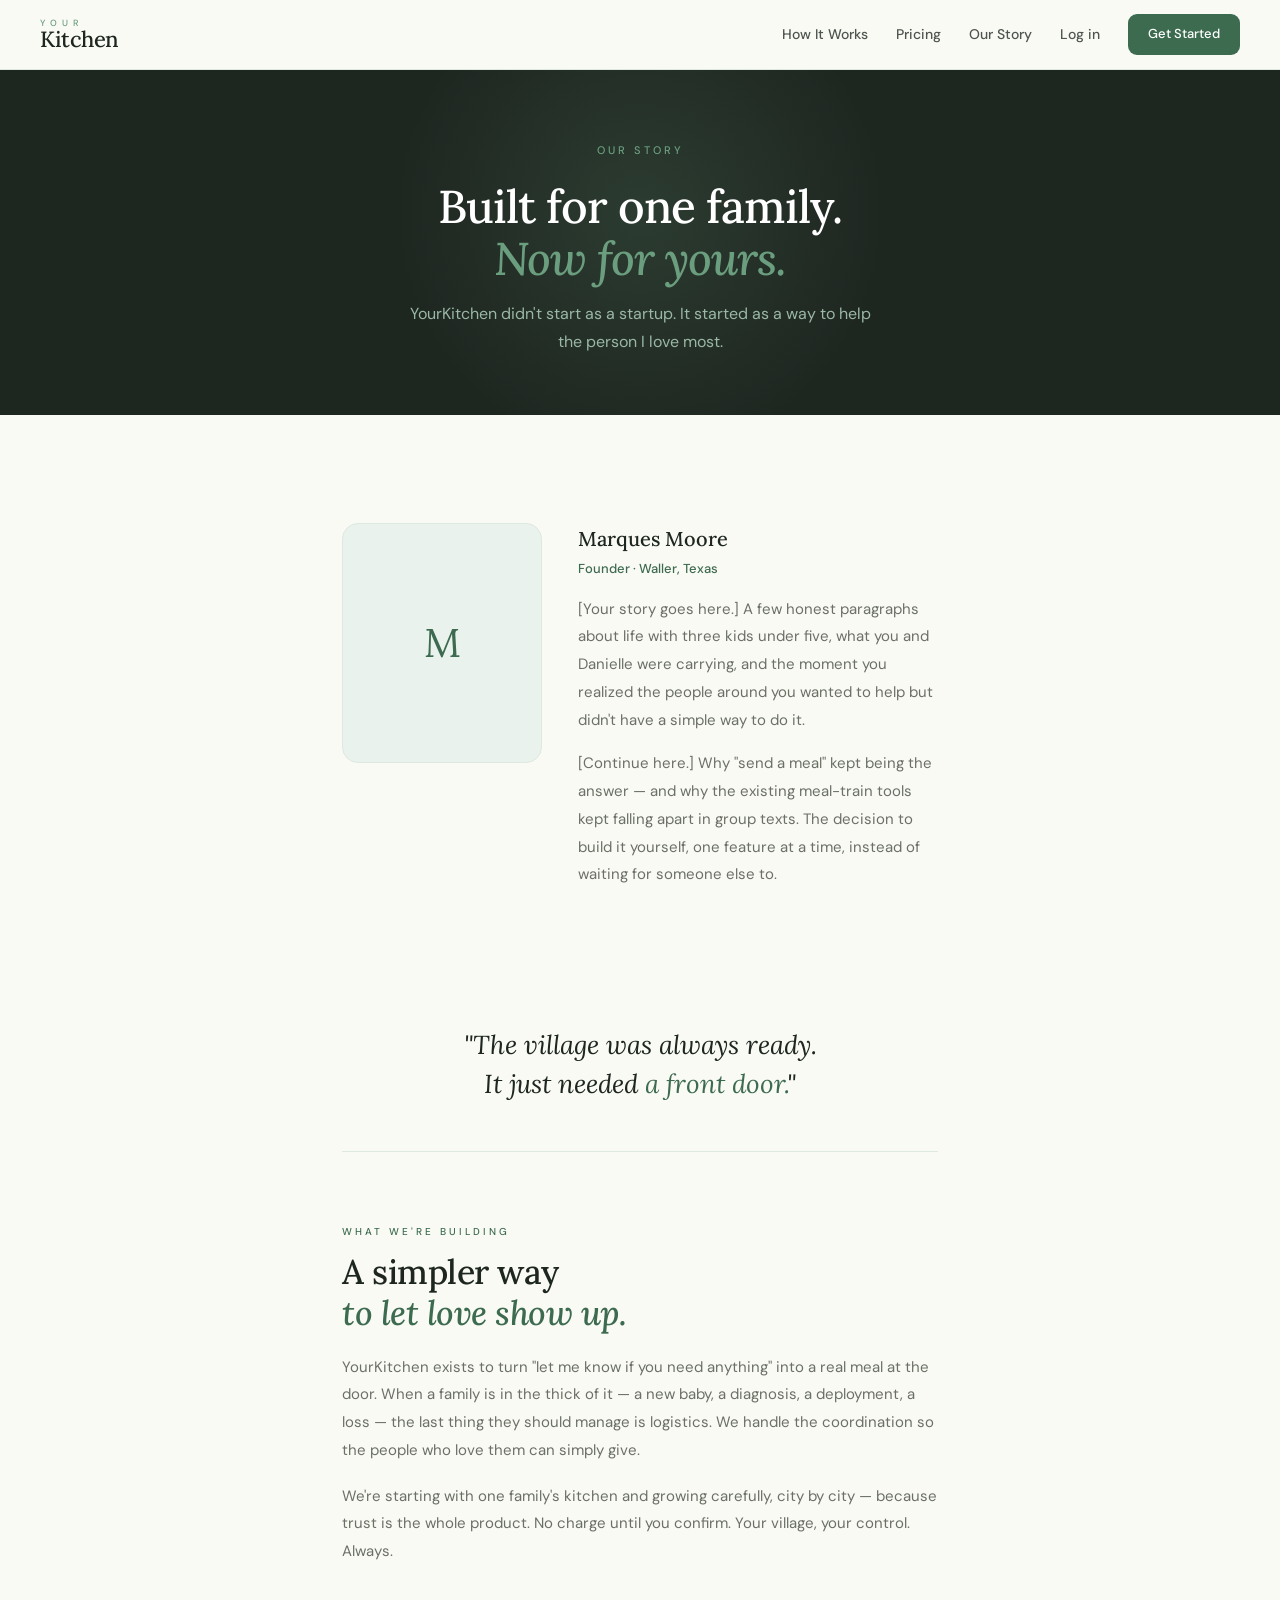
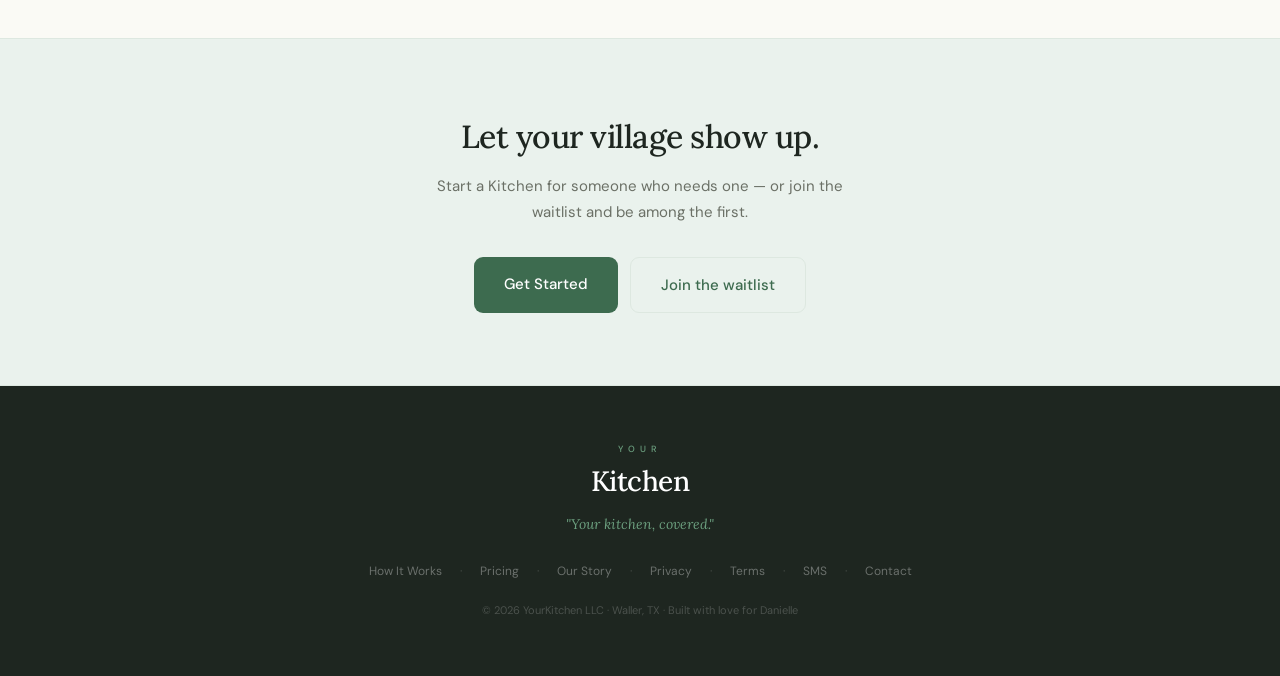
==== about.html @ b01570a3 "Add files via upload new website" ====
<!DOCTYPE html>
<html lang="en">
<head>
<meta charset="UTF-8">
<meta name="viewport" content="width=device-width, initial-scale=1.0">
<meta name="description" content="YourKitchen was built in a Texas home with three kids under five — for Danielle, and for every family whose village wants to show up.">
<meta property="og:title" content="Our Story — YourKitchen">
<meta property="og:description" content="Built for one family. Now for yours.">
<meta property="og:url" content="https://yourkitchen.app/about.html">
<meta property="og:type" content="website">
<title>Our Story — YourKitchen</title>
<link rel="preconnect" href="https://fonts.googleapis.com">
<link rel="preconnect" href="https://fonts.gstatic.com" crossorigin>
<link href="https://fonts.googleapis.com/css2?family=Lora:ital,wght@0,400;0,500;0,600;1,400;1,500&family=DM+Sans:wght@300;400;500;600&display=swap" rel="stylesheet">
<link rel="stylesheet" href="styles.css">
</head>
<body>

<header class="site-nav">
  <a class="nav-logo" href="index.html"><span class="nav-your">Your</span><span class="nav-kitchen">Kitchen</span></a>
  <nav class="nav-links" id="navMenu">
    <a href="how-it-works.html">How It Works</a>
    <a href="pricing.html">Pricing</a>
    <a href="about.html" class="active">Our Story</a>
    <a class="nav-login" href="https://app.yourkitchen.app/login">Log in</a>
    <a class="nav-cta" href="https://app.yourkitchen.app/signup">Get Started</a>
  </nav>
  <button class="nav-toggle" id="navToggle" aria-label="Open menu" aria-expanded="false"><span></span><span></span><span></span></button>
</header>

<section class="page-head">
  <div class="eyebrow reveal">Our story</div>
  <h1 class="reveal d1">Built for one family.<br><em>Now for yours.</em></h1>
  <p class="reveal d2">YourKitchen didn't start as a startup. It started as a way to help the person I love most.</p>
</section>

<div class="container">

  <!-- Founder -->
  <div class="section">
    <div class="founder">
      <div class="founder-photo">
        <!-- Replace with your photo: <img src="founder.jpg" alt="Marques Moore"> -->
        <span style="font-family:'Lora',serif;font-size:40px;color:var(--sage);">M</span>
      </div>
      <div class="founder-body">
        <h3>Marques Moore</h3>
        <div class="founder-role">Founder · Waller, Texas</div>
        <p>[Your story goes here.] A few honest paragraphs about life with three kids under five, what you and Danielle were carrying, and the moment you realized the people around you wanted to help but didn't have a simple way to do it.</p>
        <p>[Continue here.] Why "send a meal" kept being the answer — and why the existing meal-train tools kept falling apart in group texts. The decision to build it yourself, one feature at a time, instead of waiting for someone else to.</p>
      </div>
    </div>
  </div>

  <!-- Pull quote -->
  <p class="pull">"The village was always ready.<br>It just needed <span>a front door.</span>"</p>

  <!-- Mission -->
  <div class="section section--border">
    <p class="section-eyebrow">What we're building</p>
    <h2 class="section-h2">A simpler way<br><em>to let love show up.</em></h2>
    <p class="section-body">YourKitchen exists to turn "let me know if you need anything" into a real meal at the door. When a family is in the thick of it — a new baby, a diagnosis, a deployment, a loss — the last thing they should manage is logistics. We handle the coordination so the people who love them can simply give.</p>
    <p class="section-body" style="margin-top:18px;">We're starting with one family's kitchen and growing carefully, city by city — because trust is the whole product. No charge until you confirm. Your village, your control. Always.</p>
  </div>

</div>

<section class="refer-section">
  <h2>Let your village show up.</h2>
  <p>Start a Kitchen for someone who needs one — or join the waitlist and be among the first.</p>
  <div style="display:flex;gap:12px;justify-content:center;flex-wrap:wrap;">
    <a class="btn btn-primary btn-lg" href="https://app.yourkitchen.app/signup">Get Started</a>
    <a class="btn btn-ghost btn-lg" href="index.html#waitlist">Join the waitlist</a>
  </div>
</section>

<footer class="site-footer">
  <div class="footer-your">Your</div>
  <div class="footer-kitchen">Kitchen</div>
  <p class="footer-tagline">"Your kitchen, covered."</p>
  <div class="footer-links">
    <a href="how-it-works.html">How It Works</a><span class="footer-sep">·</span>
    <a href="pricing.html">Pricing</a><span class="footer-sep">·</span>
    <a href="about.html">Our Story</a><span class="footer-sep">·</span>
    <a href="privacy.html">Privacy</a><span class="footer-sep">·</span>
    <a href="terms.html">Terms</a><span class="footer-sep">·</span>
    <a href="sms-opt-in.html">SMS</a><span class="footer-sep">·</span>
    <a href="mailto:marques@yourkitchen.app">Contact</a>
  </div>
  <p class="footer-copy">© <span id="year">2026</span> YourKitchen LLC · Waller, TX · Built with love for Danielle</p>
</footer>

<script src="script.js"></script>
</body>
</html>
---- styles.css ----
/* =========================================================
   YourKitchen — shared site styles
   One source of truth for the whole marketing site.
   Brand: sage / forest / cream · Lora (display) + DM Sans (body)
   ========================================================= */

*, *::before, *::after { box-sizing: border-box; margin: 0; padding: 0; }

:root {
  --sage:#3D6B4F;
  --sage-mid:#6B9E7E;
  --sage-light:#EAF2ED;
  --cream:#FAFAF5;
  --forest:#1E2620;
  --stone:#6B7066;
  --border:#DDE8E0;
  --white:#FFFFFF;
  --heart:#E8654B;
  --shadow:0 2px 24px rgba(30,38,32,0.06);
  --shadow-lg:0 12px 48px rgba(30,38,32,0.10);
  --maxw:660px;
  --maxw-wide:1040px;
}

html { scroll-behavior:smooth; }
body {
  font-family:'DM Sans',sans-serif;
  background:var(--cream);
  color:var(--forest);
  -webkit-font-smoothing:antialiased;
  line-height:1.6;
}
a { color:inherit; }
img { max-width:100%; display:block; }

/* ---------- Buttons ---------- */
.btn {
  display:inline-block;border:none;border-radius:9px;cursor:pointer;
  font-family:'DM Sans',sans-serif;font-size:14px;font-weight:500;
  padding:13px 24px;text-decoration:none;text-align:center;
  transition:background .15s, transform .15s, box-shadow .15s;
}
.btn-primary { background:var(--sage);color:var(--white); }
.btn-primary:hover { background:#2D5240;transform:translateY(-1px);box-shadow:var(--shadow); }
.btn-dark { background:var(--forest);color:var(--white); }
.btn-dark:hover { background:#11160F;transform:translateY(-1px); }
.btn-ghost { background:transparent;color:var(--sage);border:0.5px solid var(--border); }
.btn-ghost:hover { border-color:var(--sage-mid);background:var(--white); }
.btn-lg { padding:15px 30px;font-size:15px; }

/* ---------- Navigation ---------- */
.site-nav {
  background:rgba(250,250,245,0.88);backdrop-filter:saturate(160%) blur(12px);
  border-bottom:0.5px solid var(--border);
  padding:14px 40px;display:flex;align-items:center;justify-content:space-between;
  position:sticky;top:0;z-index:200;
}
.nav-logo { display:flex;flex-direction:column;line-height:1;text-decoration:none; }
.nav-your { font-size:9px;font-weight:500;letter-spacing:5px;color:var(--sage-mid);text-transform:uppercase; }
.nav-kitchen { font-family:'Lora',serif;font-size:22px;font-weight:500;color:var(--forest);letter-spacing:-.5px; }
.nav-links { display:flex;align-items:center;gap:28px; }
.nav-links > a:not(.nav-cta):not(.nav-login) {
  font-size:14px;font-weight:500;color:var(--forest);text-decoration:none;
  opacity:.78;transition:opacity .15s;
}
.nav-links > a:not(.nav-cta):not(.nav-login):hover { opacity:1; }
.nav-links > a.active { opacity:1;color:var(--sage); }
.nav-login {
  font-size:14px;font-weight:500;color:var(--forest);text-decoration:none;
  opacity:.78;transition:opacity .15s;
}
.nav-login:hover { opacity:1; }
.nav-cta {
  background:var(--sage);color:var(--white);border-radius:9px;
  padding:10px 20px;font-size:13px;font-weight:500;text-decoration:none;
  transition:background .15s;
}
.nav-cta:hover { background:#2D5240; }

/* hamburger */
.nav-toggle {
  display:none;width:42px;height:42px;background:transparent;border:none;cursor:pointer;
  flex-direction:column;justify-content:center;align-items:center;gap:5px;z-index:300;
}
.nav-toggle span {
  display:block;width:22px;height:2px;background:var(--forest);border-radius:2px;
  transition:transform .25s, opacity .2s;
}

/* ---------- Mobile nav ---------- */
@media (max-width:780px) {
  .site-nav { padding:14px 20px; }
  .nav-toggle { display:flex; }
  .nav-links {
    position:fixed;inset:0;top:0;background:var(--forest);
    flex-direction:column;justify-content:center;align-items:center;gap:6px;
    padding:80px 24px 40px;
    opacity:0;visibility:hidden;transform:translateY(-12px);
    transition:opacity .28s ease, transform .28s ease, visibility .28s;
  }
  .nav-links > a:not(.nav-cta):not(.nav-login),
  .nav-login {
    color:var(--cream);opacity:.9;font-family:'Lora',serif;font-size:26px;
    padding:14px 0;
  }
  .nav-links > a.active { color:var(--sage-mid); }
  .nav-login { font-family:'DM Sans',sans-serif;font-size:16px;opacity:.55;margin-top:8px; }
  .nav-cta { margin-top:18px;padding:15px 40px;font-size:15px;border-radius:11px; }

  body.nav-open { overflow:hidden; }
  body.nav-open .nav-links { opacity:1;visibility:visible;transform:translateY(0); }
  body.nav-open .nav-toggle span:nth-child(1) { transform:translateY(7px) rotate(45deg);background:var(--cream); }
  body.nav-open .nav-toggle span:nth-child(2) { opacity:0; }
  body.nav-open .nav-toggle span:nth-child(3) { transform:translateY(-7px) rotate(-45deg);background:var(--cream); }
}

/* ---------- Layout ---------- */
.container { max-width:var(--maxw);margin:0 auto;padding:0 32px; }
.container-wide { max-width:var(--maxw-wide);margin:0 auto;padding:0 32px; }
.section { padding:72px 0; }
.section--border { border-top:0.5px solid var(--border); }
.section-eyebrow { font-size:10px;font-weight:500;letter-spacing:3px;text-transform:uppercase;color:var(--sage);margin-bottom:12px; }
.section-h2 { font-family:'Lora',serif;font-size:clamp(26px,4vw,34px);font-weight:500;color:var(--forest);letter-spacing:-.5px;line-height:1.2;margin-bottom:20px; }
.section-h2 em { font-style:italic;color:var(--sage); }
.section-body { font-size:15px;color:var(--stone);line-height:1.85; }
.lead { font-size:17px;color:var(--stone);line-height:1.8; }
.center { text-align:center; }

/* ---------- Hero ---------- */
.hero {
  background:var(--forest);padding:84px 40px 72px;text-align:center;position:relative;overflow:hidden;
}
.hero::after {
  content:'';position:absolute;top:-30%;left:50%;transform:translateX(-50%);
  width:680px;height:680px;border-radius:50%;
  background:radial-gradient(circle, rgba(107,158,126,0.22), transparent 62%);
  pointer-events:none;
}
.hero > * { position:relative;z-index:1; }
.eyebrow { font-size:11px;font-weight:500;letter-spacing:3px;text-transform:uppercase;color:var(--sage-mid);margin-bottom:22px; }
.hero h1 { font-family:'Lora',serif;font-size:clamp(34px,6vw,54px);font-weight:500;color:var(--white);line-height:1.1;letter-spacing:-1.5px;margin:0 auto 20px;max-width:600px; }
.hero h1 em { color:var(--sage-mid);font-style:italic; }
.hero-sub { font-size:16px;color:#9AB8A5;line-height:1.75;max-width:470px;margin:0 auto 34px; }
.hero-actions { display:flex;gap:12px;justify-content:center;flex-wrap:wrap; }

/* page header (interior pages) */
.page-head { background:var(--forest);padding:72px 40px 60px;text-align:center;position:relative;overflow:hidden; }
.page-head::after {
  content:'';position:absolute;top:-40%;left:50%;transform:translateX(-50%);
  width:560px;height:560px;border-radius:50%;
  background:radial-gradient(circle, rgba(107,158,126,0.18), transparent 62%);pointer-events:none;
}
.page-head > * { position:relative;z-index:1; }
.page-head h1 { font-family:'Lora',serif;font-size:clamp(30px,5vw,46px);font-weight:500;color:var(--white);line-height:1.12;letter-spacing:-1px;margin:0 auto 16px;max-width:560px; }
.page-head h1 em { color:var(--sage-mid);font-style:italic; }
.page-head p { font-size:16px;color:#9AB8A5;line-height:1.7;max-width:480px;margin:0 auto; }

/* ---------- Waitlist (Brevo) ---------- */
.brevo-wrapper { max-width:480px;margin:0 auto;background:rgba(255,255,255,0.06);border:0.5px solid rgba(255,255,255,0.12);border-radius:14px;overflow:hidden;padding:8px; }
.brevo-wrapper iframe { display:block;width:100%;max-width:100%;border:none;border-radius:8px;margin:0 auto; }
.brevo-note { font-size:11px;color:rgba(255,255,255,0.3);margin-top:10px;text-align:center; }
.hero-count { display:inline-flex;align-items:center;gap:8px;background:rgba(255,255,255,0.07);border:0.5px solid rgba(255,255,255,0.1);border-radius:20px;padding:8px 18px;font-size:12px;color:#9AB8A5;margin-top:24px; }
.pulse { width:7px;height:7px;border-radius:50%;background:var(--sage-mid);animation:pulse 2s infinite; }
@keyframes pulse { 0%,100%{opacity:1}50%{opacity:.4} }

/* ---------- Story card ---------- */
.story-card { background:var(--white);border:0.5px solid var(--border);border-radius:16px;padding:32px 32px 32px 36px;margin-top:32px;position:relative;box-shadow:var(--shadow); }
.story-card::before { content:'';position:absolute;left:0;top:28px;bottom:28px;width:3px;background:var(--sage);border-radius:0 2px 2px 0; }
.story-quote { font-family:'Lora',serif;font-size:17px;font-style:italic;color:var(--forest);line-height:1.8;margin-bottom:22px; }
.story-attr { display:flex;align-items:center;gap:12px; }
.story-avatar { width:42px;height:42px;border-radius:50%;background:var(--sage);display:flex;align-items:center;justify-content:center;font-family:'Lora',serif;font-size:17px;color:var(--white);font-weight:500;flex-shrink:0; }
.story-name { font-size:13px;font-weight:500;color:var(--forest); }
.story-title { font-size:12px;color:var(--stone);margin-top:1px; }

/* ---------- Steps ---------- */
.steps { display:flex;flex-direction:column;margin-top:36px; }
.step { display:flex;gap:20px;padding:26px 0;border-bottom:0.5px solid var(--border); }
.step:last-child { border-bottom:none; }
.step-num { width:38px;height:38px;border-radius:50%;background:var(--sage-light);display:flex;align-items:center;justify-content:center;font-family:'Lora',serif;font-size:17px;font-weight:500;color:var(--sage);flex-shrink:0;margin-top:2px; }
.step h3 { font-family:'Lora',serif;font-size:18px;font-weight:500;color:var(--forest);margin-bottom:6px; }
.step p { font-size:14px;color:var(--stone);line-height:1.65; }
.step-tag { display:inline-block;font-size:10px;font-weight:500;padding:4px 12px;background:var(--sage-light);color:var(--sage);border-radius:20px;margin-top:10px; }

/* ---------- Use cases ---------- */
.use-cases { display:flex;flex-direction:column;gap:10px;margin-top:32px; }
.use-card { background:var(--white);border:0.5px solid var(--border);border-radius:12px;padding:18px 20px;display:flex;gap:16px;align-items:flex-start;transition:border-color .15s,transform .15s; }
.use-card:hover { border-color:var(--sage-mid);transform:translateX(2px); }
.use-icon { width:40px;height:40px;border-radius:10px;background:var(--sage-light);display:flex;align-items:center;justify-content:center;font-size:20px;flex-shrink:0; }
.use-card h4 { font-size:14px;font-weight:500;color:var(--forest);margin-bottom:4px; }
.use-card p { font-size:13px;color:var(--stone);line-height:1.55; }

/* ---------- Refer / share ---------- */
.refer-section { background:var(--sage-light);border-top:0.5px solid var(--border);border-bottom:0.5px solid var(--border);padding:72px 40px;text-align:center; }
.refer-section h2 { font-family:'Lora',serif;font-size:clamp(24px,4vw,32px);font-weight:500;color:var(--forest);letter-spacing:-.5px;margin-bottom:12px; }
.refer-section p { font-size:15px;color:var(--stone);max-width:440px;margin:0 auto 32px;line-height:1.7; }
.refer-card { background:var(--white);border:0.5px solid var(--border);border-radius:14px;padding:28px;max-width:440px;margin:0 auto;box-shadow:var(--shadow); }
.refer-label { font-size:11px;font-weight:500;letter-spacing:1.5px;text-transform:uppercase;color:var(--stone);margin-bottom:10px;text-align:left; }
.refer-link-box { background:var(--cream);border:0.5px solid var(--border);border-radius:8px;padding:12px 16px;font-size:13px;color:var(--sage);font-family:monospace;margin-bottom:12px;text-align:left; }
.refer-stats { display:flex;justify-content:center;gap:32px;margin-top:22px;padding-top:20px;border-top:0.5px solid var(--border); }
.stat-num { font-family:'Lora',serif;font-size:24px;font-weight:500;color:var(--sage);display:block; }
.stat-lbl { font-size:11px;color:var(--stone);margin-top:2px;display:block; }

/* ---------- Media slots (How It Works video FAQ) ---------- */
.faq-list { display:flex;flex-direction:column;gap:18px;margin-top:36px; }
.faq-item { background:var(--white);border:0.5px solid var(--border);border-radius:16px;overflow:hidden;box-shadow:var(--shadow); }
.faq-q { padding:22px 24px 16px;display:flex;gap:14px;align-items:flex-start; }
.faq-badge { width:30px;height:30px;border-radius:50%;background:var(--sage);color:var(--white);font-size:13px;font-weight:600;display:flex;align-items:center;justify-content:center;flex-shrink:0;font-family:'Lora',serif; }
.faq-q h3 { font-family:'Lora',serif;font-size:18px;font-weight:500;color:var(--forest);line-height:1.3; }
.faq-q p { font-size:13.5px;color:var(--stone);margin-top:4px;line-height:1.6; }
.media-slot {
  margin:0 24px 24px;border:1.5px dashed var(--sage-mid);border-radius:12px;
  background:repeating-linear-gradient(45deg,var(--sage-light),var(--sage-light) 12px,#E3EEE8 12px,#E3EEE8 24px);
  aspect-ratio:9/16;max-height:420px;display:flex;flex-direction:column;align-items:center;justify-content:center;text-align:center;padding:24px;
}
.media-slot .ms-icon { font-size:30px;margin-bottom:10px;opacity:.7; }
.media-slot .ms-label { font-size:12px;font-weight:600;letter-spacing:1px;text-transform:uppercase;color:var(--sage);margin-bottom:4px; }
.media-slot .ms-hint { font-size:12px;color:var(--stone);max-width:240px;line-height:1.5; }
.media-slot.is-wide { aspect-ratio:16/9;max-height:none; }

/* phone frame for finished clips */
.phone-frame { max-width:300px;margin:0 auto;border:10px solid var(--forest);border-radius:38px;overflow:hidden;background:var(--forest);box-shadow:var(--shadow-lg); }
.phone-frame video, .phone-frame img { width:100%;display:block;border-radius:26px; }

/* ---------- Pricing tiers ---------- */
.tiers { display:grid;grid-template-columns:repeat(3,1fr);gap:18px;margin-top:40px;align-items:start; }
.tier { background:var(--white);border:0.5px solid var(--border);border-radius:18px;padding:30px 26px;position:relative;box-shadow:var(--shadow);transition:transform .15s,box-shadow .15s; }
.tier:hover { transform:translateY(-3px);box-shadow:var(--shadow-lg); }
.tier--feature { border:1.5px solid var(--sage);background:linear-gradient(180deg,#fff, #FBFDFB); }
.tier-flag { position:absolute;top:-11px;left:50%;transform:translateX(-50%);background:var(--sage);color:var(--white);font-size:10px;font-weight:600;letter-spacing:1px;text-transform:uppercase;padding:5px 14px;border-radius:20px;white-space:nowrap; }
.tier-flag.is-founding { background:var(--forest); }
.tier-name { font-family:'Lora',serif;font-size:21px;font-weight:500;color:var(--forest);margin-bottom:6px; }
.tier-price { font-family:'Lora',serif;font-size:34px;font-weight:500;color:var(--sage);letter-spacing:-1px;margin-bottom:2px; }
.tier-price small { font-family:'DM Sans',sans-serif;font-size:14px;color:var(--stone);font-weight:400; }
.tier-sub { font-size:12.5px;color:var(--stone);min-height:34px;margin-bottom:18px;line-height:1.5; }
.tier-feats { list-style:none;display:flex;flex-direction:column;gap:11px;margin-bottom:24px; }
.tier-feats li { font-size:13.5px;color:var(--forest);line-height:1.45;padding-left:24px;position:relative; }
.tier-feats li::before { content:'✓';position:absolute;left:0;top:0;color:var(--sage);font-weight:600; }
.tier .btn { width:100%; }

/* ---------- About / founder ---------- */
.founder { display:grid;grid-template-columns:200px 1fr;gap:36px;align-items:start;margin-top:36px; }
.founder-photo { width:200px;height:240px;border-radius:16px;background:var(--sage-light);border:0.5px solid var(--border);display:flex;align-items:center;justify-content:center;overflow:hidden; }
.founder-photo img { width:100%;height:100%;object-fit:cover; }
.founder-body h3 { font-family:'Lora',serif;font-size:20px;font-weight:500;margin-bottom:4px; }
.founder-role { font-size:13px;color:var(--sage);font-weight:500;margin-bottom:16px; }
.founder-body p { font-size:15px;color:var(--stone);line-height:1.85;margin-bottom:16px; }

/* pull quote */
.pull { font-family:'Lora',serif;font-style:italic;font-size:clamp(20px,3vw,26px);color:var(--forest);line-height:1.5;text-align:center;margin:48px auto;max-width:560px; }
.pull span { color:var(--sage); }

/* ---------- Footer ---------- */
.site-footer { background:var(--forest);padding:56px 40px;text-align:center; }
.footer-your { font-size:9px;font-weight:500;letter-spacing:5px;color:var(--sage-mid);text-transform:uppercase;margin-bottom:2px; }
.footer-kitchen { font-family:'Lora',serif;font-size:28px;font-weight:500;color:var(--white);letter-spacing:-.5px; }
.footer-tagline { font-family:'Lora',serif;font-size:14px;font-style:italic;color:var(--sage-mid);margin:10px 0 26px; }
.footer-links { display:flex;justify-content:center;flex-wrap:wrap;gap:8px 18px;font-size:12px;margin-bottom:20px; }
.footer-links a { color:rgba(255,255,255,0.34);text-decoration:none;transition:color .15s; }
.footer-links a:hover { color:var(--sage-mid); }
.footer-sep { color:rgba(255,255,255,0.18); }
.footer-copy { font-size:11px;color:rgba(255,255,255,0.2);line-height:1.7; }

/* ---------- Load animation ---------- */
.reveal { opacity:0;transform:translateY(14px);animation:reveal .7s ease forwards; }
.reveal.d1{animation-delay:.05s}.reveal.d2{animation-delay:.13s}.reveal.d3{animation-delay:.21s}.reveal.d4{animation-delay:.29s}
@keyframes reveal { to { opacity:1;transform:translateY(0); } }
@media (prefers-reduced-motion:reduce){ .reveal{animation:none;opacity:1;transform:none;} html{scroll-behavior:auto;} }

/* ---------- Responsive ---------- */
@media (max-width:780px){
  .tiers { grid-template-columns:1fr;max-width:380px;margin-left:auto;margin-right:auto; }
  .founder { grid-template-columns:1fr;justify-items:center;text-align:center; }
  .founder-body { text-align:left; }
}
@media (max-width:600px){
  .hero { padding:64px 24px 56px; }
  .page-head { padding:56px 24px 48px; }
  .container, .container-wide { padding:0 20px; }
  .section { padding:54px 0; }
  .refer-section { padding:54px 20px; }
  .site-footer { padding:48px 20px; }
  .story-card { padding:24px 20px 24px 26px; }
}
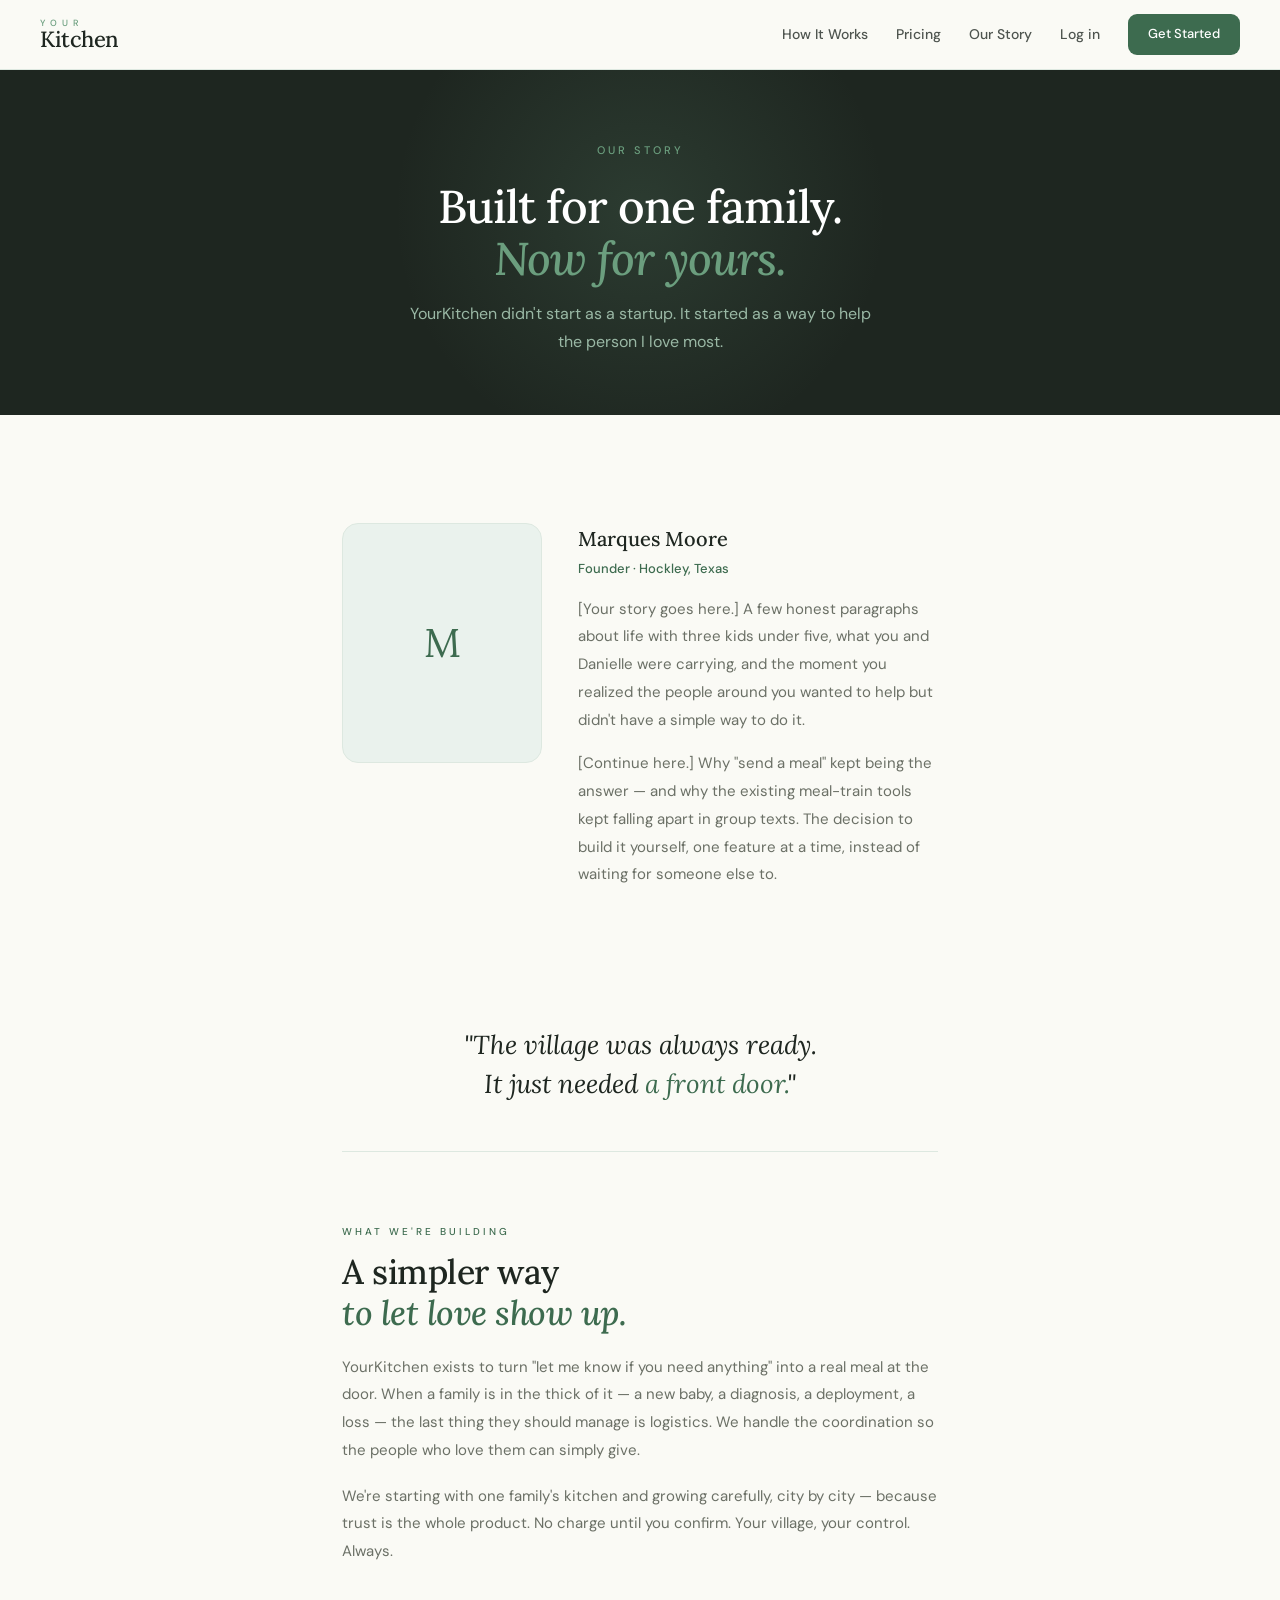
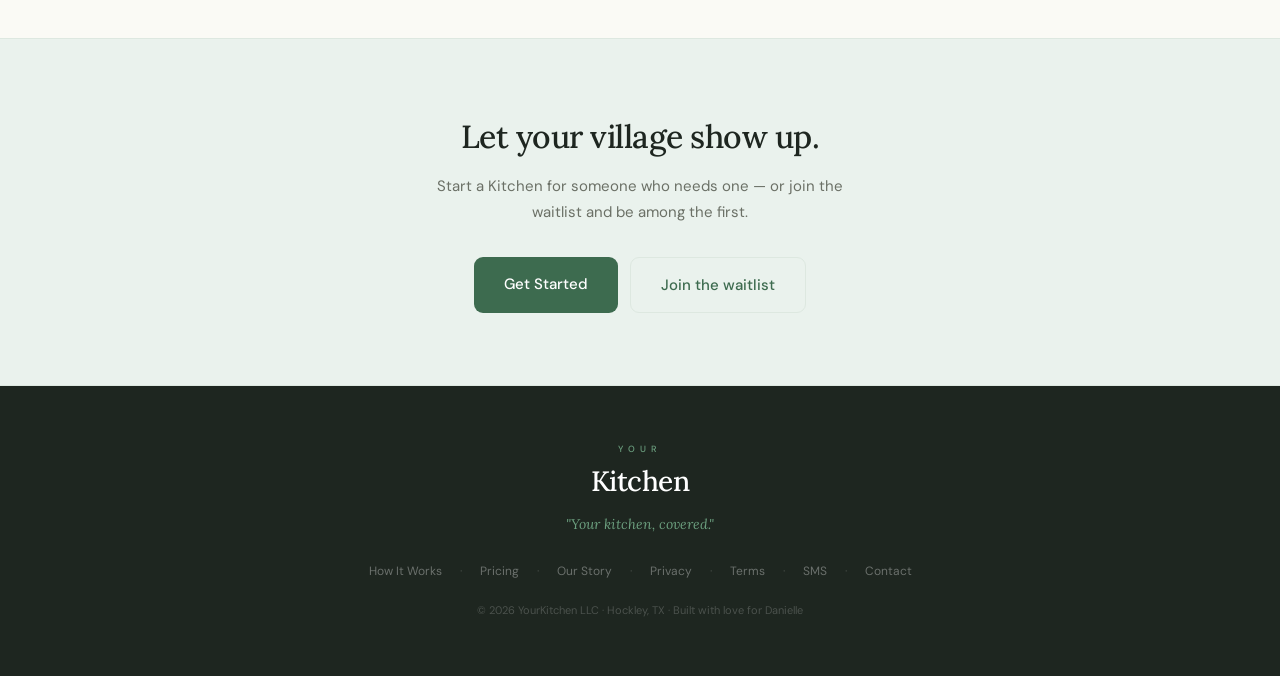
==== commit 597fb216: "Update about.html" ====
--- a/about.html
+++ b/about.html
@@ -45,7 +45,7 @@
       </div>
       <div class="founder-body">
         <h3>Marques Moore</h3>
-        <div class="founder-role">Founder · Waller, Texas</div>
+        <div class="founder-role">Founder · Hockley, Texas</div>
         <p>[Your story goes here.] A few honest paragraphs about life with three kids under five, what you and Danielle were carrying, and the moment you realized the people around you wanted to help but didn't have a simple way to do it.</p>
         <p>[Continue here.] Why "send a meal" kept being the answer — and why the existing meal-train tools kept falling apart in group texts. The decision to build it yourself, one feature at a time, instead of waiting for someone else to.</p>
       </div>
@@ -87,7 +87,7 @@
     <a href="sms-opt-in.html">SMS</a><span class="footer-sep">·</span>
     <a href="mailto:marques@yourkitchen.app">Contact</a>
   </div>
-  <p class="footer-copy">© <span id="year">2026</span> YourKitchen LLC · Waller, TX · Built with love for Danielle</p>
+  <p class="footer-copy">© <span id="year">2026</span> YourKitchen LLC · Hockley, TX · Built with love for Danielle</p>
 </footer>
 
 <script src="script.js"></script>
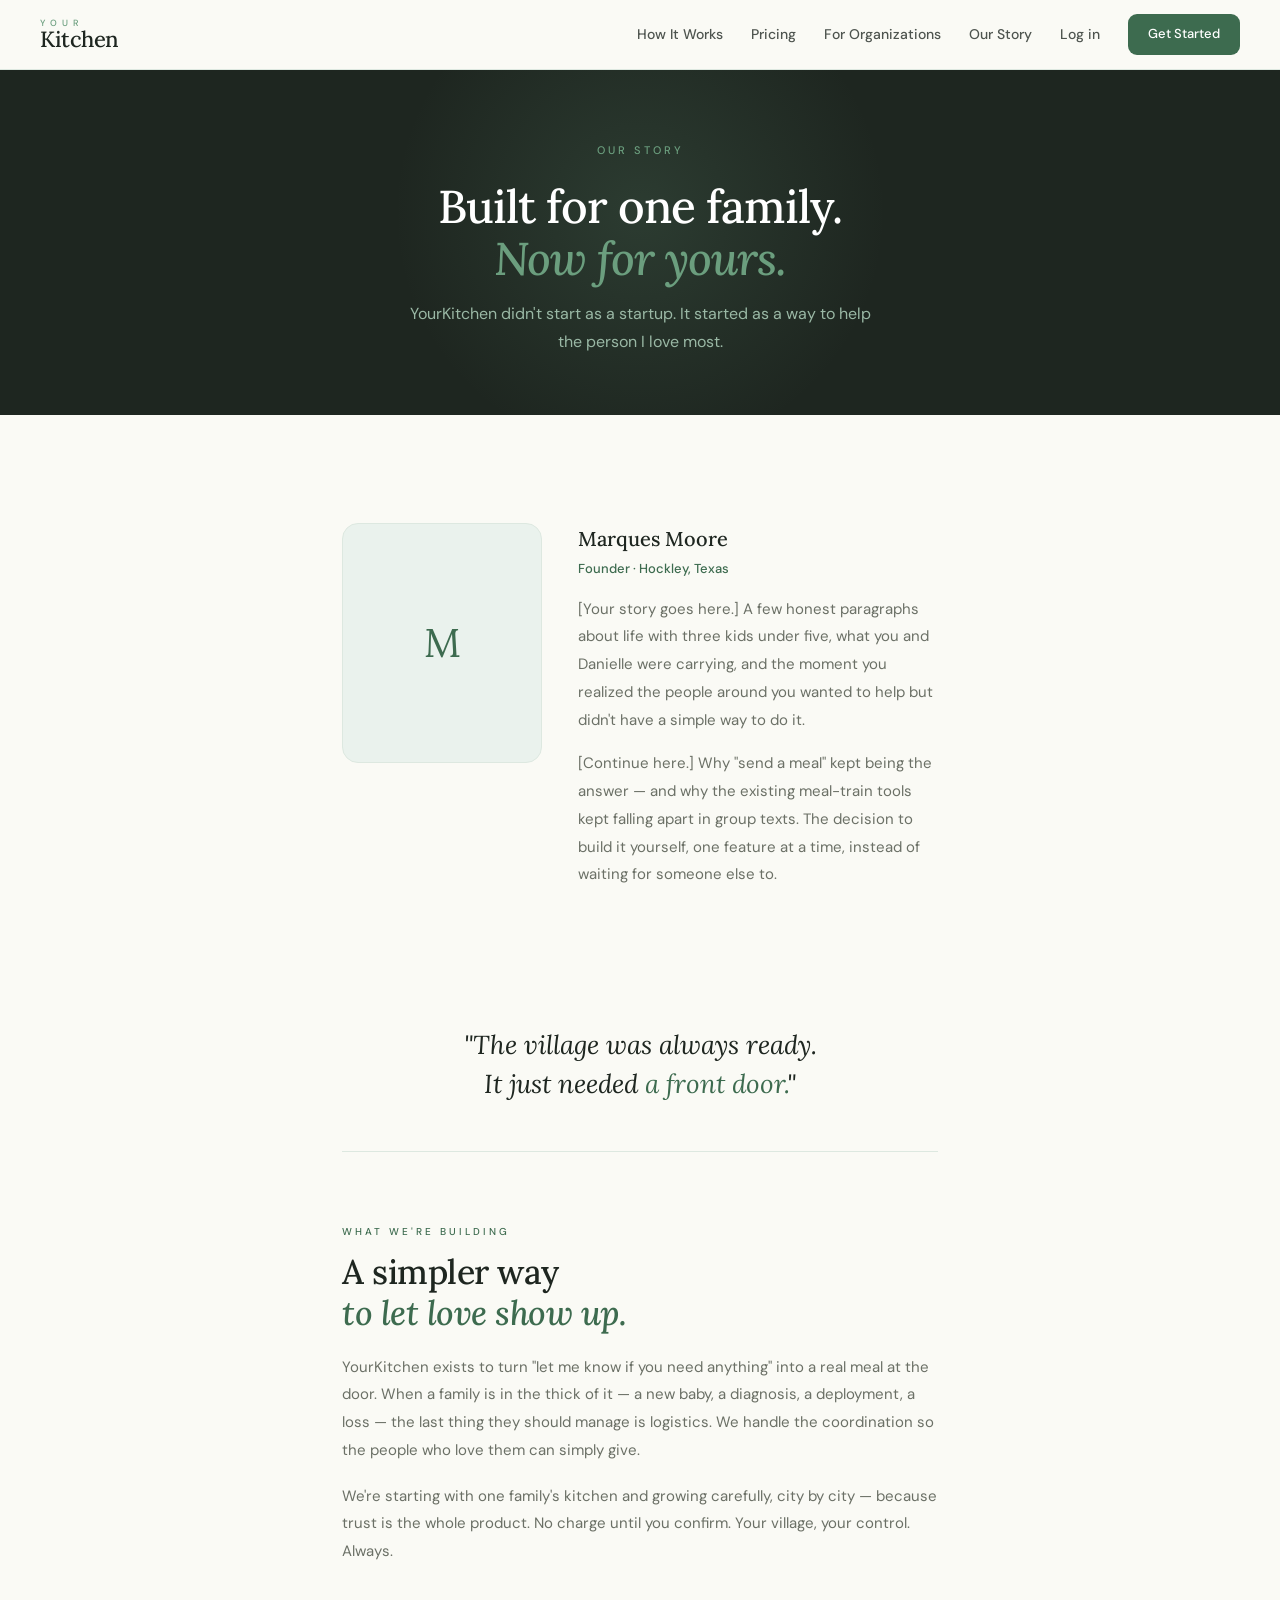
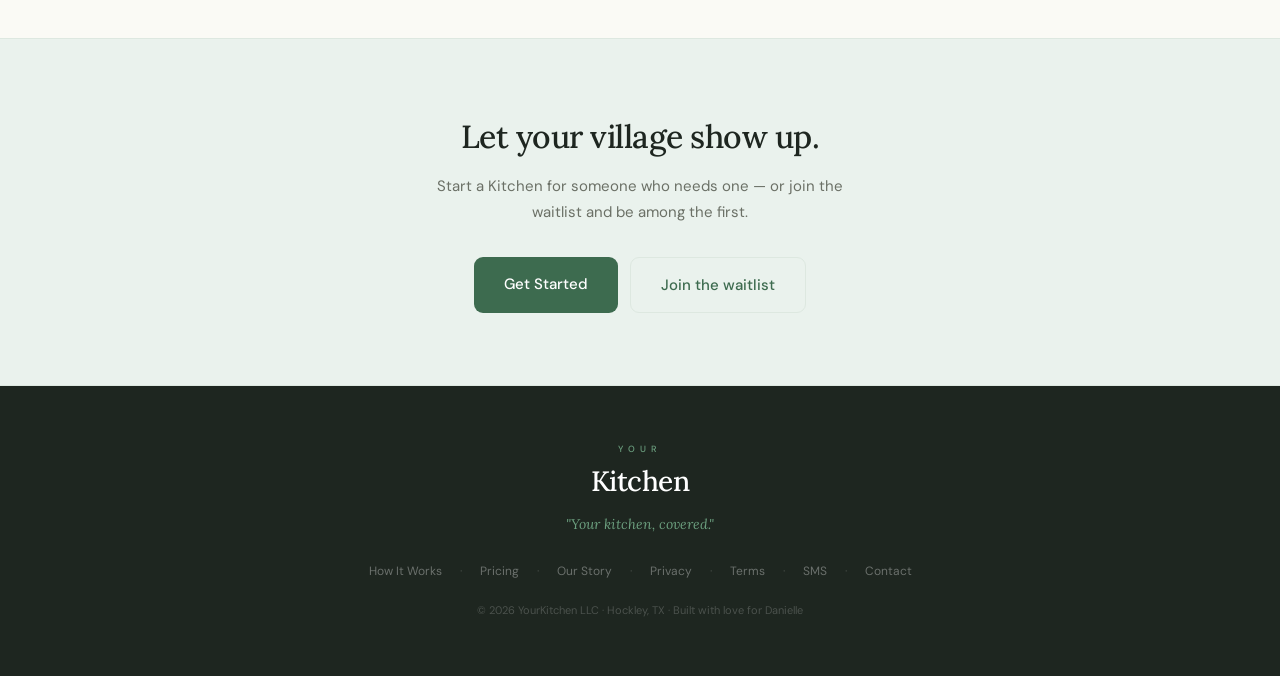
==== commit 711d41f2: "Update about.html" ====
--- a/about.html
+++ b/about.html
@@ -21,6 +21,7 @@
   <nav class="nav-links" id="navMenu">
     <a href="how-it-works.html">How It Works</a>
     <a href="pricing.html">Pricing</a>
+    <a href="organizations.html">For Organizations</a>
     <a href="about.html" class="active">Our Story</a>
     <a class="nav-login" href="https://app.yourkitchen.app/login">Log in</a>
     <a class="nav-cta" href="https://app.yourkitchen.app/signup">Get Started</a>
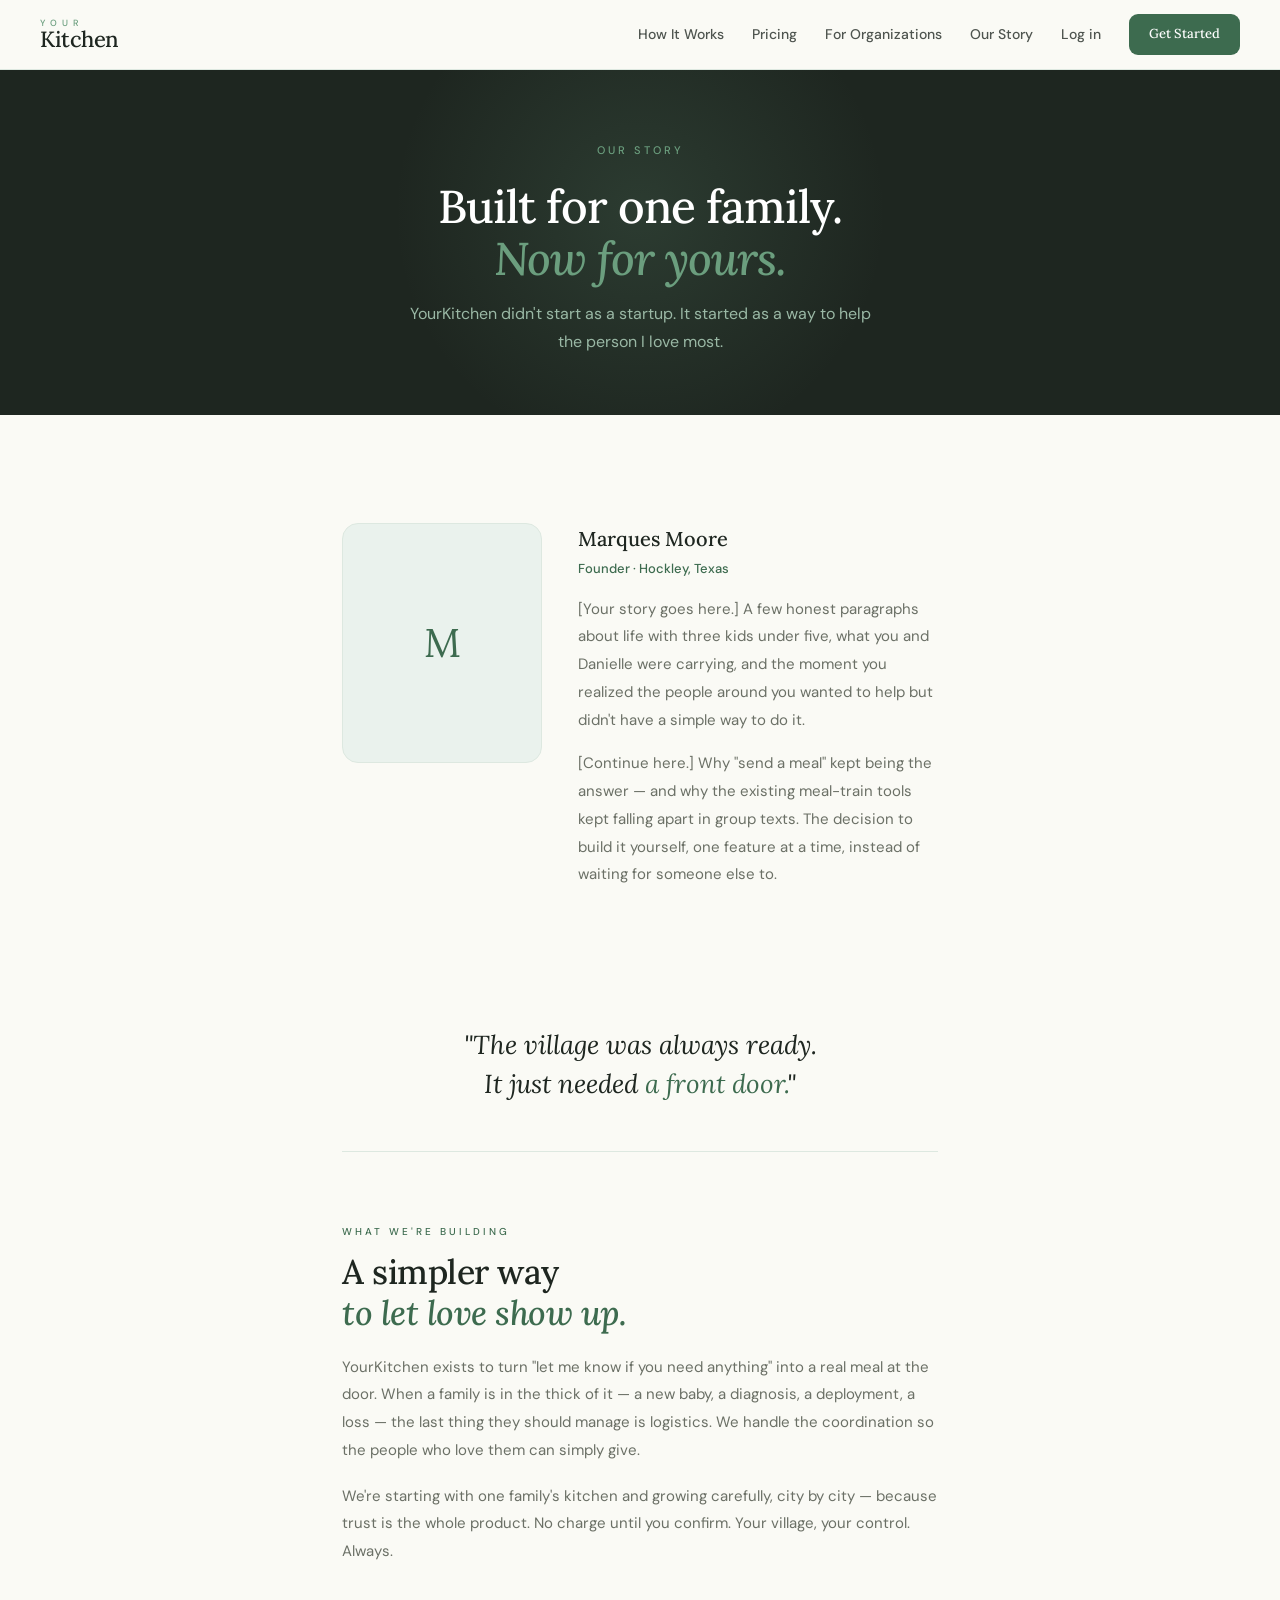
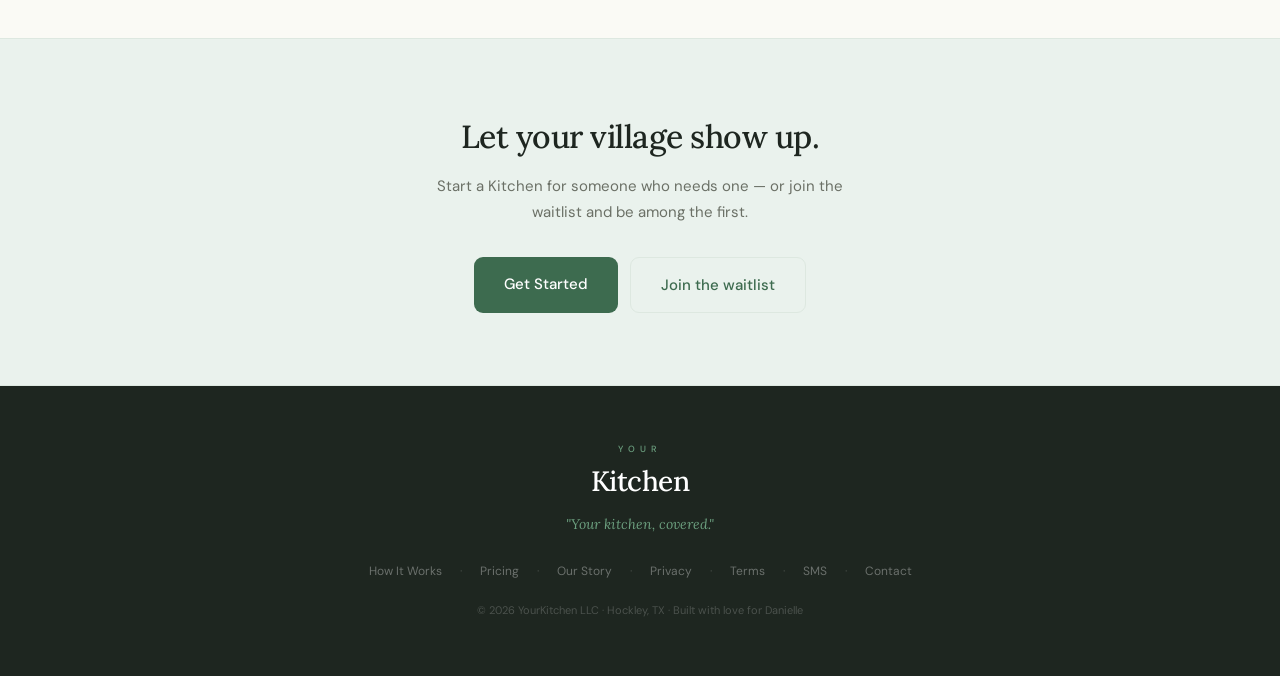
==== commit a50e8761: "Update about.html" ====
--- a/about.html
+++ b/about.html
@@ -12,7 +12,8 @@
 <link rel="preconnect" href="https://fonts.googleapis.com">
 <link rel="preconnect" href="https://fonts.gstatic.com" crossorigin>
 <link href="https://fonts.googleapis.com/css2?family=Lora:ital,wght@0,400;0,500;0,600;1,400;1,500&family=DM+Sans:wght@300;400;500;600&display=swap" rel="stylesheet">
-<link rel="stylesheet" href="styles.css">
+<link rel="stylesheet" href="styles.css?v=4">
+<script src="script.js?v=4"></script>
 </head>
 <body>
 
--- a/styles.css
+++ b/styles.css
@@ -73,6 +73,7 @@
 .nav-cta {
   background:var(--sage);color:var(--white);border-radius:9px;
   padding:10px 20px;font-size:13px;font-weight:500;text-decoration:none;
+  font-family:'Lora',serif;
   transition:background .15s;
 }
 .nav-cta:hover { background:#2D5240; }
@@ -98,14 +99,14 @@
     opacity:0;visibility:hidden;transform:translateY(-12px);
     transition:opacity .28s ease, transform .28s ease, visibility .28s;
   }
+  /* All menu items — including Log in — render identically here */
   .nav-links > a:not(.nav-cta):not(.nav-login),
   .nav-login {
-    color:var(--cream);opacity:.9;font-family:'Lora',serif;font-size:26px;
-    padding:14px 0;
+    color:var(--cream);opacity:.92;font-family:'Lora',serif;font-size:26px;font-weight:500;
+    padding:14px 0;margin:0;
   }
-  .nav-links > a.active { color:var(--sage-mid); }
-  .nav-login { font-family:'DM Sans',sans-serif;font-size:16px;opacity:.55;margin-top:8px; }
-  .nav-cta { margin-top:18px;padding:15px 40px;font-size:15px;border-radius:11px; }
+  .nav-links > a.active { color:var(--sage-mid);opacity:1; }
+  .nav-cta { margin-top:18px;padding:15px 40px;font-size:15px;border-radius:11px;font-family:'Lora',serif; }
 
   body.nav-open { overflow:hidden; }
   body.nav-open .nav-links { opacity:1;visibility:visible;transform:translateY(0); }
@@ -234,7 +235,7 @@
 .tier-sub { font-size:12.5px;color:var(--stone);min-height:34px;margin-bottom:18px;line-height:1.5; }
 .tier-feats { list-style:none;display:flex;flex-direction:column;gap:11px;margin-bottom:24px; }
 .tier-feats li { font-size:13.5px;color:var(--forest);line-height:1.45;padding-left:24px;position:relative; }
-.tier-feats li::before { content:'✓';position:absolute;left:0;top:0;color:var(--sage);font-weight:600; }
+.tier-feats li::before { content:'\2713';position:absolute;left:0;top:0;color:var(--sage);font-weight:600; }
 .tier .btn { width:100%; }
 
 /* ---------- About / founder ---------- */
